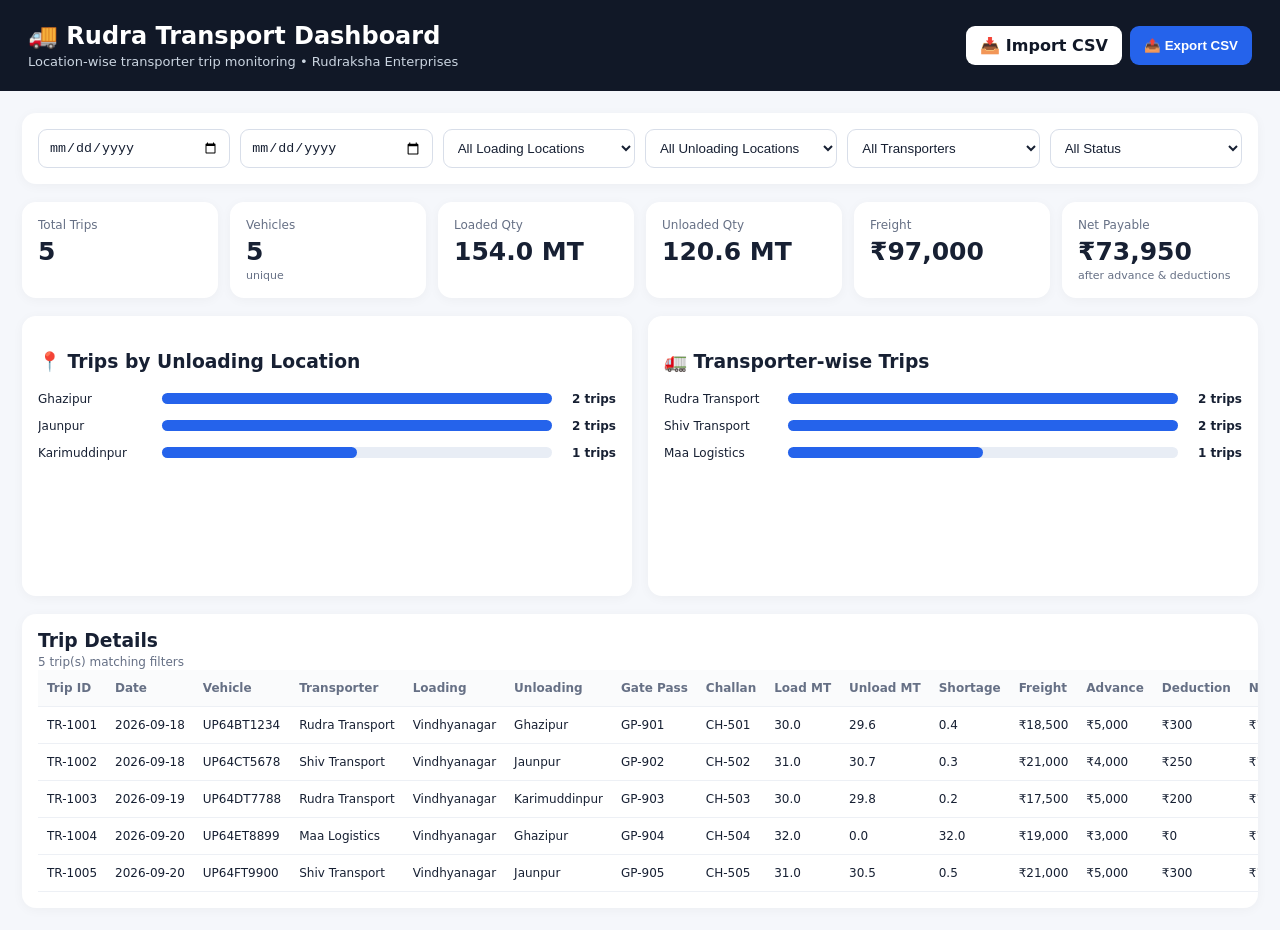
==== index.html @ f7ca51d5 "Create Rudra transporter dashboard" ====
<!doctype html>
<html lang="en">
<head>
<meta charset="UTF-8"><meta name="viewport" content="width=device-width,initial-scale=1">
<title>Rudra Transport Dashboard</title>
<style>
*{box-sizing:border-box}body{margin:0;font-family:Inter,system-ui,-apple-system,Segoe UI,sans-serif;background:#f5f7fb;color:#172033}
header{background:#111827;color:#fff;padding:22px 28px;display:flex;justify-content:space-between;align-items:center;gap:16px}header h1{margin:0;font-size:24px}header p{margin:4px 0 0;color:#cbd5e1;font-size:13px}.actions{display:flex;gap:8px;flex-wrap:wrap}
button,.file{border:0;border-radius:9px;padding:10px 14px;font-weight:700;cursor:pointer;background:#fff;color:#111827}.primary{background:#2563eb;color:#fff}.file input{display:none}
main{max-width:1500px;margin:auto;padding:22px}.filters{background:#fff;padding:16px;border-radius:14px;box-shadow:0 2px 12px #0000000a;display:grid;grid-template-columns:repeat(6,1fr);gap:10px;margin-bottom:18px}
select,input{width:100%;padding:10px;border:1px solid #d8dee9;border-radius:9px;background:#fff;color:#172033}
.kpis{display:grid;grid-template-columns:repeat(6,1fr);gap:12px;margin-bottom:18px}.card{background:#fff;border-radius:14px;padding:16px;box-shadow:0 2px 12px #0000000a}.label{font-size:12px;color:#667085}.value{font-size:25px;font-weight:800;margin-top:5px}.sub{font-size:11px;color:#667085;margin-top:3px}
.grid{display:grid;grid-template-columns:1fr 1fr;gap:16px;margin-bottom:18px}.chart{min-height:280px}.bar{display:flex;align-items:center;gap:9px;margin:13px 0}.bar span:first-child{width:115px;font-size:12px;white-space:nowrap;overflow:hidden;text-overflow:ellipsis}.track{height:11px;background:#e8edf5;border-radius:10px;flex:1}.fill{height:100%;background:#2563eb;border-radius:10px}.bar b{font-size:12px;width:55px;text-align:right}
.tablebox{background:#fff;border-radius:14px;padding:16px;box-shadow:0 2px 12px #0000000a;overflow:auto}table{width:100%;border-collapse:collapse;min-width:1200px}th,td{text-align:left;padding:11px 9px;border-bottom:1px solid #edf0f5;font-size:12px;white-space:nowrap}th{color:#667085;background:#fafbfc}.badge{padding:5px 8px;border-radius:999px;font-weight:700;font-size:11px}.completed{background:#dcfce7;color:#166534}.pending{background:#fef3c7;color:#92400e}.transit{background:#dbeafe;color:#1d4ed8}
.empty{text-align:center;padding:35px;color:#667085}.muted{color:#667085;font-size:12px}
@media(max-width:1000px){.filters{grid-template-columns:repeat(3,1fr)}.kpis{grid-template-columns:repeat(3,1fr)}}@media(max-width:650px){header{padding:18px;align-items:flex-start;flex-direction:column}main{padding:12px}.filters{grid-template-columns:1fr 1fr}.kpis{grid-template-columns:1fr 1fr}.grid{grid-template-columns:1fr}}
</style></head>
<body>
<header><div><h1>🚚 Rudra Transport Dashboard</h1><p>Location-wise transporter trip monitoring • Rudraksha Enterprises</p></div>
<div class="actions"><label class="file">📥 Import CSV<input id="csv" type="file" accept=".csv"></label><button class="primary" onclick="downloadCSV()">📤 Export CSV</button></div></header>
<main>
<section class="filters">
<input id="from" type="date"><input id="to" type="date">
<select id="load"><option value="">All Loading Locations</option></select>
<select id="unload"><option value="">All Unloading Locations</option></select>
<select id="trans"><option value="">All Transporters</option></select>
<select id="status"><option value="">All Status</option><option>Completed</option><option>In Transit</option><option>Pending</option></select>
</section>
<section class="kpis" id="kpis"></section>
<section class="grid"><div class="card chart"><h3>📍 Trips by Unloading Location</h3><div id="locationChart"></div></div><div class="card chart"><h3>🚛 Transporter-wise Trips</h3><div id="transChart"></div></div></section>
<section class="tablebox"><div style="display:flex;justify-content:space-between;align-items:center;gap:10px"><div><h3 style="margin:0">Trip Details</h3><span class="muted" id="count"></span></div></div>
<table><thead><tr><th>Trip ID</th><th>Date</th><th>Vehicle</th><th>Transporter</th><th>Loading</th><th>Unloading</th><th>Gate Pass</th><th>Challan</th><th>Load MT</th><th>Unload MT</th><th>Shortage</th><th>Freight</th><th>Advance</th><th>Deduction</th><th>Net Payable</th><th>Status</th></tr></thead><tbody id="rows"></tbody></table></section>
</main>
<script>
let trips=[
{tripId:"TR-1001",date:"2026-09-18",vehicleNo:"UP64BT1234",transporter:"Rudra Transport",loadingLocation:"Vindhyanagar",unloadingLocation:"Ghazipur",gatePassNo:"GP-901",challanNo:"CH-501",loadingQty:30,unloadingQty:29.6,freight:18500,cashAdvance:3000,bankAdvance:2000,deductions:300,status:"Completed"},
{tripId:"TR-1002",date:"2026-09-18",vehicleNo:"UP64CT5678",transporter:"Shiv Transport",loadingLocation:"Vindhyanagar",unloadingLocation:"Jaunpur",gatePassNo:"GP-902",challanNo:"CH-502",loadingQty:31,unloadingQty:30.7,freight:21000,cashAdvance:4000,bankAdvance:0,deductions:250,status:"In Transit"},
{tripId:"TR-1003",date:"2026-09-19",vehicleNo:"UP64DT7788",transporter:"Rudra Transport",loadingLocation:"Vindhyanagar",unloadingLocation:"Karimuddinpur",gatePassNo:"GP-903",challanNo:"CH-503",loadingQty:30,unloadingQty:29.8,freight:17500,cashAdvance:2500,bankAdvance:2500,deductions:200,status:"Completed"},
{tripId:"TR-1004",date:"2026-09-20",vehicleNo:"UP64ET8899",transporter:"Maa Logistics",loadingLocation:"Vindhyanagar",unloadingLocation:"Ghazipur",gatePassNo:"GP-904",challanNo:"CH-504",loadingQty:32,unloadingQty:0,freight:19000,cashAdvance:2000,bankAdvance:1000,deductions:0,status:"Pending"},
{tripId:"TR-1005",date:"2026-09-20",vehicleNo:"UP64FT9900",transporter:"Shiv Transport",loadingLocation:"Vindhyanagar",unloadingLocation:"Jaunpur",gatePassNo:"GP-905",challanNo:"CH-505",loadingQty:31,unloadingQty:30.5,freight:21000,cashAdvance:3500,bankAdvance:1500,deductions:300,status:"Completed"}];
const money=n=>"₹"+Math.round(n).toLocaleString("en-IN");
function opts(id,key,all){let s=document.getElementById(id),v=s.value;let vals=[...new Set(trips.map(x=>x[key]).filter(Boolean))].sort();s.innerHTML='<option value="">All '+all+'</option>'+vals.map(x=>'<option>'+x+'</option>').join('');s.value=v}
function filtered(){let f=document.getElementById("from").value,t=document.getElementById("to").value,l=document.getElementById("load").value,u=document.getElementById("unload").value,tr=document.getElementById("trans").value,st=document.getElementById("status").value;return trips.filter(x=>(!f||x.date>=f)&&(!t||x.date<=t)&&(!l||x.loadingLocation==l)&&(!u||x.unloadingLocation==u)&&(!tr||x.transporter==tr)&&(!st||x.status==st))}
function render(){let a=filtered(),qty=a.reduce((s,x)=>s+x.loadingQty,0),uq=a.reduce((s,x)=>s+x.unloadingQty,0),fre=a.reduce((s,x)=>s+x.freight,0),adv=a.reduce((s,x)=>s+x.cashAdvance+x.bankAdvance,0),ded=a.reduce((s,x)=>s+x.deductions,0),vehicles=new Set(a.map(x=>x.vehicleNo)).size;
document.getElementById("kpis").innerHTML=[["Total Trips",a.length,""],["Vehicles",vehicles,"unique"],["Loaded Qty",qty.toFixed(1)+" MT",""],["Unloaded Qty",uq.toFixed(1)+" MT",""],["Freight",money(fre),""],["Net Payable",money(fre-adv-ded),"after advance & deductions"]].map(x=>'<div class="card"><div class="label">'+x[0]+'</div><div class="value">'+x[1]+'</div><div class="sub">'+x[2]+'</div></div>').join("");
bars("locationChart",a,"unloadingLocation");bars("transChart",a,"transporter");
document.getElementById("count").textContent=a.length+" trip(s) matching filters";
document.getElementById("rows").innerHTML=a.length?a.map(x=>{let sh=x.loadingQty-x.unloadingQty,ad=x.cashAdvance+x.bankAdvance;return '<tr><td>'+x.tripId+'</td><td>'+x.date+'</td><td>'+x.vehicleNo+'</td><td>'+x.transporter+'</td><td>'+x.loadingLocation+'</td><td>'+x.unloadingLocation+'</td><td>'+x.gatePassNo+'</td><td>'+x.challanNo+'</td><td>'+x.loadingQty.toFixed(1)+'</td><td>'+x.unloadingQty.toFixed(1)+'</td><td>'+sh.toFixed(1)+'</td><td>'+money(x.freight)+'</td><td>'+money(ad)+'</td><td>'+money(x.deductions)+'</td><td>'+money(x.freight-ad-x.deductions)+'</td><td><span class="badge '+x.status.toLowerCase().replace(" ","-")+'">'+x.status+'</span></td></tr>'}).join(""):'<tr><td colspan="16" class="empty">No trips found for the selected filters.</td></tr>'}
function bars(id,a,key){let m={};a.forEach(x=>m[x[key]]=(m[x[key]]||0)+1);let max=Math.max(1,...Object.values(m));document.getElementById(id).innerHTML=Object.entries(m).sort((a,b)=>b[1]-a[1]).map(([k,v])=>'<div class="bar"><span title="'+k+'">'+k+'</span><div class="track"><div class="fill" style="width:'+v/max*100+'%"></div></div><b>'+v+' trips</b></div>').join("")||'<div class="empty">No data</div>'}
["load","unload","trans","status","from","to"].forEach(id=>document.getElementById(id).addEventListener("change",render));
opts("load","loadingLocation","Loading Locations");opts("unload","unloadingLocation","Unloading Locations");opts("trans","transporter","Transporters");render();
document.getElementById("csv").addEventListener("change",e=>{let file=e.target.files[0];if(!file)return;let r=new FileReader();r.onload=()=>{let lines=r.result.trim().split(/\r?\n/),h=lines.shift().split(",");trips=lines.map(line=>{let c=line.split(",");let o={};h.forEach((k,i)=>o[k.trim()]=c[i]?.trim()||"");["loadingQty","unloadingQty","freight","cashAdvance","bankAdvance","deductions"].forEach(k=>o[k]=Number(o[k]||0));return o});opts("load","loadingLocation","Loading Locations");opts("unload","unloadingLocation","Unloading Locations");opts("trans","transporter","Transporters");render()};r.readAsText(file)});
function downloadCSV(){let a=filtered(),h=["tripId","date","vehicleNo","transporter","loadingLocation","unloadingLocation","gatePassNo","challanNo","loadingQty","unloadingQty","freight","cashAdvance","bankAdvance","deductions","status"];let csv=[h.join(","),...a.map(x=>h.map(k=>x[k]??"").join(","))].join("\n");let b=new Blob([csv],{type:"text/csv"}),u=URL.createObjectURL(b),aEl=document.createElement("a");aEl.href=u;aEl.download="rudra-trip-report.csv";aEl.click();URL.revokeObjectURL(u)}
</script></body></html>
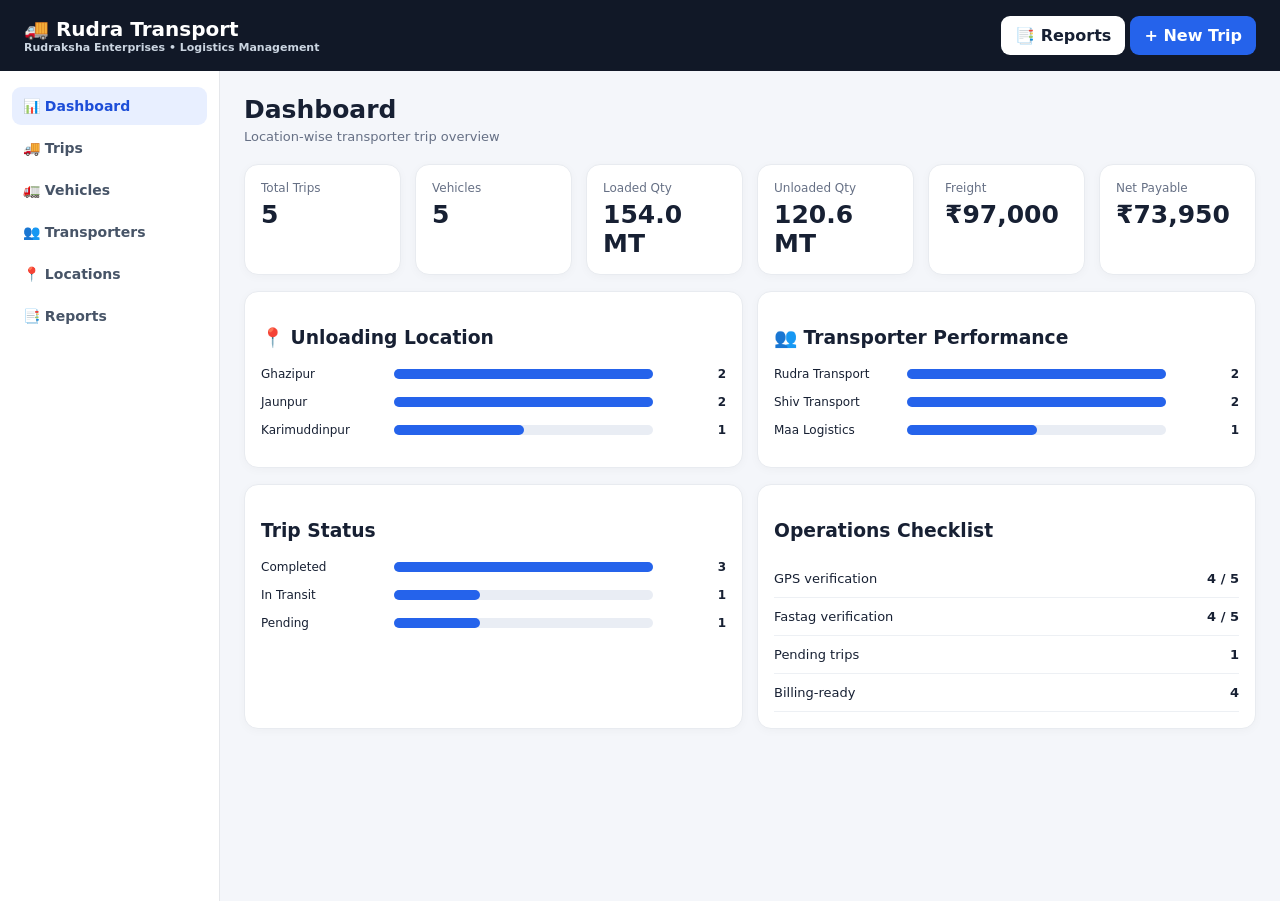
==== commit 95f9a03a: "Build stage 2 multi-page dashboard" ====
--- a/index.html
+++ b/index.html
@@ -1,54 +1 @@
-<!doctype html>
-<html lang="en">
-<head>
-<meta charset="UTF-8"><meta name="viewport" content="width=device-width,initial-scale=1">
-<title>Rudra Transport Dashboard</title>
-<style>
-*{box-sizing:border-box}body{margin:0;font-family:Inter,system-ui,-apple-system,Segoe UI,sans-serif;background:#f5f7fb;color:#172033}
-header{background:#111827;color:#fff;padding:22px 28px;display:flex;justify-content:space-between;align-items:center;gap:16px}header h1{margin:0;font-size:24px}header p{margin:4px 0 0;color:#cbd5e1;font-size:13px}.actions{display:flex;gap:8px;flex-wrap:wrap}
-button,.file{border:0;border-radius:9px;padding:10px 14px;font-weight:700;cursor:pointer;background:#fff;color:#111827}.primary{background:#2563eb;color:#fff}.file input{display:none}
-main{max-width:1500px;margin:auto;padding:22px}.filters{background:#fff;padding:16px;border-radius:14px;box-shadow:0 2px 12px #0000000a;display:grid;grid-template-columns:repeat(6,1fr);gap:10px;margin-bottom:18px}
-select,input{width:100%;padding:10px;border:1px solid #d8dee9;border-radius:9px;background:#fff;color:#172033}
-.kpis{display:grid;grid-template-columns:repeat(6,1fr);gap:12px;margin-bottom:18px}.card{background:#fff;border-radius:14px;padding:16px;box-shadow:0 2px 12px #0000000a}.label{font-size:12px;color:#667085}.value{font-size:25px;font-weight:800;margin-top:5px}.sub{font-size:11px;color:#667085;margin-top:3px}
-.grid{display:grid;grid-template-columns:1fr 1fr;gap:16px;margin-bottom:18px}.chart{min-height:280px}.bar{display:flex;align-items:center;gap:9px;margin:13px 0}.bar span:first-child{width:115px;font-size:12px;white-space:nowrap;overflow:hidden;text-overflow:ellipsis}.track{height:11px;background:#e8edf5;border-radius:10px;flex:1}.fill{height:100%;background:#2563eb;border-radius:10px}.bar b{font-size:12px;width:55px;text-align:right}
-.tablebox{background:#fff;border-radius:14px;padding:16px;box-shadow:0 2px 12px #0000000a;overflow:auto}table{width:100%;border-collapse:collapse;min-width:1200px}th,td{text-align:left;padding:11px 9px;border-bottom:1px solid #edf0f5;font-size:12px;white-space:nowrap}th{color:#667085;background:#fafbfc}.badge{padding:5px 8px;border-radius:999px;font-weight:700;font-size:11px}.completed{background:#dcfce7;color:#166534}.pending{background:#fef3c7;color:#92400e}.transit{background:#dbeafe;color:#1d4ed8}
-.empty{text-align:center;padding:35px;color:#667085}.muted{color:#667085;font-size:12px}
-@media(max-width:1000px){.filters{grid-template-columns:repeat(3,1fr)}.kpis{grid-template-columns:repeat(3,1fr)}}@media(max-width:650px){header{padding:18px;align-items:flex-start;flex-direction:column}main{padding:12px}.filters{grid-template-columns:1fr 1fr}.kpis{grid-template-columns:1fr 1fr}.grid{grid-template-columns:1fr}}
-</style></head>
-<body>
-<header><div><h1>🚚 Rudra Transport Dashboard</h1><p>Location-wise transporter trip monitoring • Rudraksha Enterprises</p></div>
-<div class="actions"><label class="file">📥 Import CSV<input id="csv" type="file" accept=".csv"></label><button class="primary" onclick="downloadCSV()">📤 Export CSV</button></div></header>
-<main>
-<section class="filters">
-<input id="from" type="date"><input id="to" type="date">
-<select id="load"><option value="">All Loading Locations</option></select>
-<select id="unload"><option value="">All Unloading Locations</option></select>
-<select id="trans"><option value="">All Transporters</option></select>
-<select id="status"><option value="">All Status</option><option>Completed</option><option>In Transit</option><option>Pending</option></select>
-</section>
-<section class="kpis" id="kpis"></section>
-<section class="grid"><div class="card chart"><h3>📍 Trips by Unloading Location</h3><div id="locationChart"></div></div><div class="card chart"><h3>🚛 Transporter-wise Trips</h3><div id="transChart"></div></div></section>
-<section class="tablebox"><div style="display:flex;justify-content:space-between;align-items:center;gap:10px"><div><h3 style="margin:0">Trip Details</h3><span class="muted" id="count"></span></div></div>
-<table><thead><tr><th>Trip ID</th><th>Date</th><th>Vehicle</th><th>Transporter</th><th>Loading</th><th>Unloading</th><th>Gate Pass</th><th>Challan</th><th>Load MT</th><th>Unload MT</th><th>Shortage</th><th>Freight</th><th>Advance</th><th>Deduction</th><th>Net Payable</th><th>Status</th></tr></thead><tbody id="rows"></tbody></table></section>
-</main>
-<script>
-let trips=[
-{tripId:"TR-1001",date:"2026-09-18",vehicleNo:"UP64BT1234",transporter:"Rudra Transport",loadingLocation:"Vindhyanagar",unloadingLocation:"Ghazipur",gatePassNo:"GP-901",challanNo:"CH-501",loadingQty:30,unloadingQty:29.6,freight:18500,cashAdvance:3000,bankAdvance:2000,deductions:300,status:"Completed"},
-{tripId:"TR-1002",date:"2026-09-18",vehicleNo:"UP64CT5678",transporter:"Shiv Transport",loadingLocation:"Vindhyanagar",unloadingLocation:"Jaunpur",gatePassNo:"GP-902",challanNo:"CH-502",loadingQty:31,unloadingQty:30.7,freight:21000,cashAdvance:4000,bankAdvance:0,deductions:250,status:"In Transit"},
-{tripId:"TR-1003",date:"2026-09-19",vehicleNo:"UP64DT7788",transporter:"Rudra Transport",loadingLocation:"Vindhyanagar",unloadingLocation:"Karimuddinpur",gatePassNo:"GP-903",challanNo:"CH-503",loadingQty:30,unloadingQty:29.8,freight:17500,cashAdvance:2500,bankAdvance:2500,deductions:200,status:"Completed"},
-{tripId:"TR-1004",date:"2026-09-20",vehicleNo:"UP64ET8899",transporter:"Maa Logistics",loadingLocation:"Vindhyanagar",unloadingLocation:"Ghazipur",gatePassNo:"GP-904",challanNo:"CH-504",loadingQty:32,unloadingQty:0,freight:19000,cashAdvance:2000,bankAdvance:1000,deductions:0,status:"Pending"},
-{tripId:"TR-1005",date:"2026-09-20",vehicleNo:"UP64FT9900",transporter:"Shiv Transport",loadingLocation:"Vindhyanagar",unloadingLocation:"Jaunpur",gatePassNo:"GP-905",challanNo:"CH-505",loadingQty:31,unloadingQty:30.5,freight:21000,cashAdvance:3500,bankAdvance:1500,deductions:300,status:"Completed"}];
-const money=n=>"₹"+Math.round(n).toLocaleString("en-IN");
-function opts(id,key,all){let s=document.getElementById(id),v=s.value;let vals=[...new Set(trips.map(x=>x[key]).filter(Boolean))].sort();s.innerHTML='<option value="">All '+all+'</option>'+vals.map(x=>'<option>'+x+'</option>').join('');s.value=v}
-function filtered(){let f=document.getElementById("from").value,t=document.getElementById("to").value,l=document.getElementById("load").value,u=document.getElementById("unload").value,tr=document.getElementById("trans").value,st=document.getElementById("status").value;return trips.filter(x=>(!f||x.date>=f)&&(!t||x.date<=t)&&(!l||x.loadingLocation==l)&&(!u||x.unloadingLocation==u)&&(!tr||x.transporter==tr)&&(!st||x.status==st))}
-function render(){let a=filtered(),qty=a.reduce((s,x)=>s+x.loadingQty,0),uq=a.reduce((s,x)=>s+x.unloadingQty,0),fre=a.reduce((s,x)=>s+x.freight,0),adv=a.reduce((s,x)=>s+x.cashAdvance+x.bankAdvance,0),ded=a.reduce((s,x)=>s+x.deductions,0),vehicles=new Set(a.map(x=>x.vehicleNo)).size;
-document.getElementById("kpis").innerHTML=[["Total Trips",a.length,""],["Vehicles",vehicles,"unique"],["Loaded Qty",qty.toFixed(1)+" MT",""],["Unloaded Qty",uq.toFixed(1)+" MT",""],["Freight",money(fre),""],["Net Payable",money(fre-adv-ded),"after advance & deductions"]].map(x=>'<div class="card"><div class="label">'+x[0]+'</div><div class="value">'+x[1]+'</div><div class="sub">'+x[2]+'</div></div>').join("");
-bars("locationChart",a,"unloadingLocation");bars("transChart",a,"transporter");
-document.getElementById("count").textContent=a.length+" trip(s) matching filters";
-document.getElementById("rows").innerHTML=a.length?a.map(x=>{let sh=x.loadingQty-x.unloadingQty,ad=x.cashAdvance+x.bankAdvance;return '<tr><td>'+x.tripId+'</td><td>'+x.date+'</td><td>'+x.vehicleNo+'</td><td>'+x.transporter+'</td><td>'+x.loadingLocation+'</td><td>'+x.unloadingLocation+'</td><td>'+x.gatePassNo+'</td><td>'+x.challanNo+'</td><td>'+x.loadingQty.toFixed(1)+'</td><td>'+x.unloadingQty.toFixed(1)+'</td><td>'+sh.toFixed(1)+'</td><td>'+money(x.freight)+'</td><td>'+money(ad)+'</td><td>'+money(x.deductions)+'</td><td>'+money(x.freight-ad-x.deductions)+'</td><td><span class="badge '+x.status.toLowerCase().replace(" ","-")+'">'+x.status+'</span></td></tr>'}).join(""):'<tr><td colspan="16" class="empty">No trips found for the selected filters.</td></tr>'}
-function bars(id,a,key){let m={};a.forEach(x=>m[x[key]]=(m[x[key]]||0)+1);let max=Math.max(1,...Object.values(m));document.getElementById(id).innerHTML=Object.entries(m).sort((a,b)=>b[1]-a[1]).map(([k,v])=>'<div class="bar"><span title="'+k+'">'+k+'</span><div class="track"><div class="fill" style="width:'+v/max*100+'%"></div></div><b>'+v+' trips</b></div>').join("")||'<div class="empty">No data</div>'}
-["load","unload","trans","status","from","to"].forEach(id=>document.getElementById(id).addEventListener("change",render));
-opts("load","loadingLocation","Loading Locations");opts("unload","unloadingLocation","Unloading Locations");opts("trans","transporter","Transporters");render();
-document.getElementById("csv").addEventListener("change",e=>{let file=e.target.files[0];if(!file)return;let r=new FileReader();r.onload=()=>{let lines=r.result.trim().split(/\r?\n/),h=lines.shift().split(",");trips=lines.map(line=>{let c=line.split(",");let o={};h.forEach((k,i)=>o[k.trim()]=c[i]?.trim()||"");["loadingQty","unloadingQty","freight","cashAdvance","bankAdvance","deductions"].forEach(k=>o[k]=Number(o[k]||0));return o});opts("load","loadingLocation","Loading Locations");opts("unload","unloadingLocation","Unloading Locations");opts("trans","transporter","Transporters");render()};r.readAsText(file)});
-function downloadCSV(){let a=filtered(),h=["tripId","date","vehicleNo","transporter","loadingLocation","unloadingLocation","gatePassNo","challanNo","loadingQty","unloadingQty","freight","cashAdvance","bankAdvance","deductions","status"];let csv=[h.join(","),...a.map(x=>h.map(k=>x[k]??"").join(","))].join("\n");let b=new Blob([csv],{type:"text/csv"}),u=URL.createObjectURL(b),aEl=document.createElement("a");aEl.href=u;aEl.download="rudra-trip-report.csv";aEl.click();URL.revokeObjectURL(u)}
-</script></body></html>+<!doctype html><html><head><meta charset='UTF-8'><meta name='viewport' content='width=device-width,initial-scale=1'><title>Dashboard | Rudra</title><link rel='stylesheet' href='style.css'></head><body><header class='top'><div class='brand'>🚚 Rudra Transport<small>Rudraksha Enterprises • Logistics Management</small></div><div><a class='btn' href='reports.html'>📑 Reports</a> <a class='btn primary' href='trips.html'>+ New Trip</a></div></header><div class='layout'><nav><a class='nav active' href='index.html'>📊 Dashboard</a><a class='nav ' href='trips.html'>🚚 Trips</a><a class='nav ' href='vehicles.html'>🚛 Vehicles</a><a class='nav ' href='transporters.html'>👥 Transporters</a><a class='nav ' href='locations.html'>📍 Locations</a><a class='nav ' href='reports.html'>📑 Reports</a></nav><main><h1 class='title'>Dashboard</h1><p class='subtitle'>Location-wise transporter trip overview</p><div class='grid g6' id='kpi'></div><div class='grid g2' style='margin-top:16px'><div class='card'><h3>📍 Unloading Location</h3><div id='loc'></div></div><div class='card'><h3>👥 Transporter Performance</h3><div id='tr'></div></div></div><div class='grid g2' style='margin-top:16px'><div class='card'><h3>Trip Status</h3><div id='status'></div></div><div class='card'><h3>Operations Checklist</h3><div class='statrow'><span>GPS verification</span><b>4 / 5</b></div><div class='statrow'><span>Fastag verification</span><b>4 / 5</b></div><div class='statrow'><span>Pending trips</span><b>1</b></div><div class='statrow'><span>Billing-ready</span><b>4</b></div></div></div></main></div><script>const trips=[{tripId:'TR-1001',date:'2026-09-18',vehicleNo:'UP64BT1234',transporter:'Rudra Transport',loadingLocation:'Vindhyanagar',unloadingLocation:'Ghazipur',gatePassNo:'GP-901',challanNo:'CH-501',loadingQty:30,unloadingQty:29.6,freight:18500,cashAdvance:3000,bankAdvance:2000,deductions:300,hsdSlipNo:'HSD-701',gps:'Verified',fastag:'Verified',status:'Completed'},{tripId:'TR-1002',date:'2026-09-18',vehicleNo:'UP64CT5678',transporter:'Shiv Transport',loadingLocation:'Vindhyanagar',unloadingLocation:'Jaunpur',gatePassNo:'GP-902',challanNo:'CH-502',loadingQty:31,unloadingQty:30.7,freight:21000,cashAdvance:4000,bankAdvance:0,deductions:250,hsdSlipNo:'HSD-702',gps:'Verified',fastag:'Verified',status:'In Transit'},{tripId:'TR-1003',date:'2026-09-19',vehicleNo:'UP64DT7788',transporter:'Rudra Transport',loadingLocation:'Vindhyanagar',unloadingLocation:'Karimuddinpur',gatePassNo:'GP-903',challanNo:'CH-503',loadingQty:30,unloadingQty:29.8,freight:17500,cashAdvance:2500,bankAdvance:2500,deductions:200,hsdSlipNo:'HSD-703',gps:'Verified',fastag:'Pending',status:'Completed'},{tripId:'TR-1004',date:'2026-09-20',vehicleNo:'UP64ET8899',transporter:'Maa Logistics',loadingLocation:'Vindhyanagar',unloadingLocation:'Ghazipur',gatePassNo:'GP-904',challanNo:'CH-504',loadingQty:32,unloadingQty:0,freight:19000,cashAdvance:2000,bankAdvance:1000,deductions:0,hsdSlipNo:'HSD-704',gps:'Pending',fastag:'Verified',status:'Pending'},{tripId:'TR-1005',date:'2026-09-20',vehicleNo:'UP64FT9900',transporter:'Shiv Transport',loadingLocation:'Vindhyanagar',unloadingLocation:'Jaunpur',gatePassNo:'GP-905',challanNo:'CH-505',loadingQty:31,unloadingQty:30.5,freight:21000,cashAdvance:3500,bankAdvance:1500,deductions:300,hsdSlipNo:'HSD-705',gps:'Verified',fastag:'Verified',status:'Completed'}];</script><script>let money=n=>'₹'+Math.round(n).toLocaleString('en-IN');let fre=trips.reduce((s,x)=>s+x.freight,0),adv=trips.reduce((s,x)=>s+x.cashAdvance+x.bankAdvance,0),ded=trips.reduce((s,x)=>s+x.deductions,0);document.getElementById('kpi').innerHTML=[['Total Trips',trips.length],['Vehicles',new Set(trips.map(x=>x.vehicleNo)).size],['Loaded Qty',trips.reduce((s,x)=>s+x.loadingQty,0).toFixed(1)+' MT'],['Unloaded Qty',trips.reduce((s,x)=>s+x.unloadingQty,0).toFixed(1)+' MT'],['Freight',money(fre)],['Net Payable',money(fre-adv-ded)]].map(x=>'<div class="card"><div class="label">'+x[0]+'</div><div class="value">'+x[1]+'</div></div>').join('');function bars(id,key){let o={};trips.forEach(x=>o[x[key]]=(o[x[key]]||0)+1);let mx=Math.max(1,...Object.values(o));document.getElementById(id).innerHTML=Object.entries(o).map(x=>'<div class="bar"><span class="name">'+x[0]+'</span><div class="track"><div class="fill" style="width:'+(x[1]/mx*100)+'%"></div></div><b>'+x[1]+'</b></div>').join('')}bars('loc','unloadingLocation');bars('tr','transporter');bars('status','status');</script></body></html>
--- a/style.css
+++ b/style.css
@@ -0,0 +1 @@
+*{box-sizing:border-box}body{margin:0;font-family:Inter,system-ui,sans-serif;background:#f4f6fa;color:#172033}.top{background:#111827;color:#fff;padding:16px 24px;display:flex;align-items:center;justify-content:space-between}.brand{font-weight:800;font-size:20px}.brand small{display:block;font-size:11px;color:#cbd5e1}.layout{display:flex;min-height:calc(100vh - 70px)}nav{width:220px;background:#fff;border-right:1px solid #e5e7eb;padding:12px}.nav{display:block;padding:11px;margin:4px 0;border-radius:9px;color:#475467;text-decoration:none;font-weight:650;font-size:14px}.nav:hover,.nav.active{background:#e8efff;color:#1d4ed8}main{flex:1;padding:24px;max-width:1600px}.title{margin:0;font-size:25px}.subtitle{color:#667085;font-size:13px;margin:5px 0 20px}.btn{border:0;border-radius:9px;padding:10px 14px;font-weight:700;cursor:pointer;background:#fff;color:#172033;text-decoration:none;display:inline-block}.primary{background:#2563eb;color:#fff}.grid{display:grid;gap:14px}.g4{grid-template-columns:repeat(4,1fr)}.g6{grid-template-columns:repeat(6,1fr)}.g2{grid-template-columns:repeat(2,1fr)}.card{background:#fff;border:1px solid #e8ebf0;border-radius:14px;padding:16px;box-shadow:0 2px 10px #00000008}.label{font-size:12px;color:#667085}.value{font-size:25px;font-weight:800;margin-top:5px}.muted{color:#667085;font-size:12px}.filters{display:grid;grid-template-columns:repeat(6,1fr);gap:9px;background:#fff;padding:14px;border-radius:14px;margin-bottom:16px;border:1px solid #e8ebf0}input,select{width:100%;padding:10px;border:1px solid #d7dce5;border-radius:8px;background:#fff}.tablebox{background:#fff;border:1px solid #e8ebf0;border-radius:14px;padding:14px;overflow:auto;margin-top:16px}table{width:100%;border-collapse:collapse;min-width:950px}th,td{text-align:left;padding:10px;border-bottom:1px solid #edf0f4;font-size:12px;white-space:nowrap}th{background:#fafbfc;color:#667085}.badge{padding:5px 8px;border-radius:999px;font-size:11px;font-weight:750}.Completed{background:#dcfce7;color:#166534}.Pending{background:#fef3c7;color:#92400e}.InTransit{background:#dbeafe;color:#1d4ed8}.bar{display:flex;gap:8px;align-items:center;margin:14px 0}.bar .name{width:125px;font-size:12px}.track{height:10px;background:#e9edf4;border-radius:10px;flex:1}.fill{height:100%;background:#2563eb;border-radius:10px}.bar b{width:65px;text-align:right;font-size:12px}.statrow{display:flex;justify-content:space-between;padding:11px 0;border-bottom:1px solid #edf0f4;font-size:13px}@media(max-width:1000px){nav{width:190px}.g6{grid-template-columns:repeat(3,1fr)}.g4{grid-template-columns:repeat(2,1fr)}.filters{grid-template-columns:repeat(3,1fr)}}@media(max-width:650px){.layout{display:block}nav{width:100%;display:flex;overflow:auto}.nav{white-space:nowrap}.top{padding:14px 16px}main{padding:14px}.g2,.g4,.g6{grid-template-columns:1fr 1fr}.filters{grid-template-columns:1fr 1fr}}
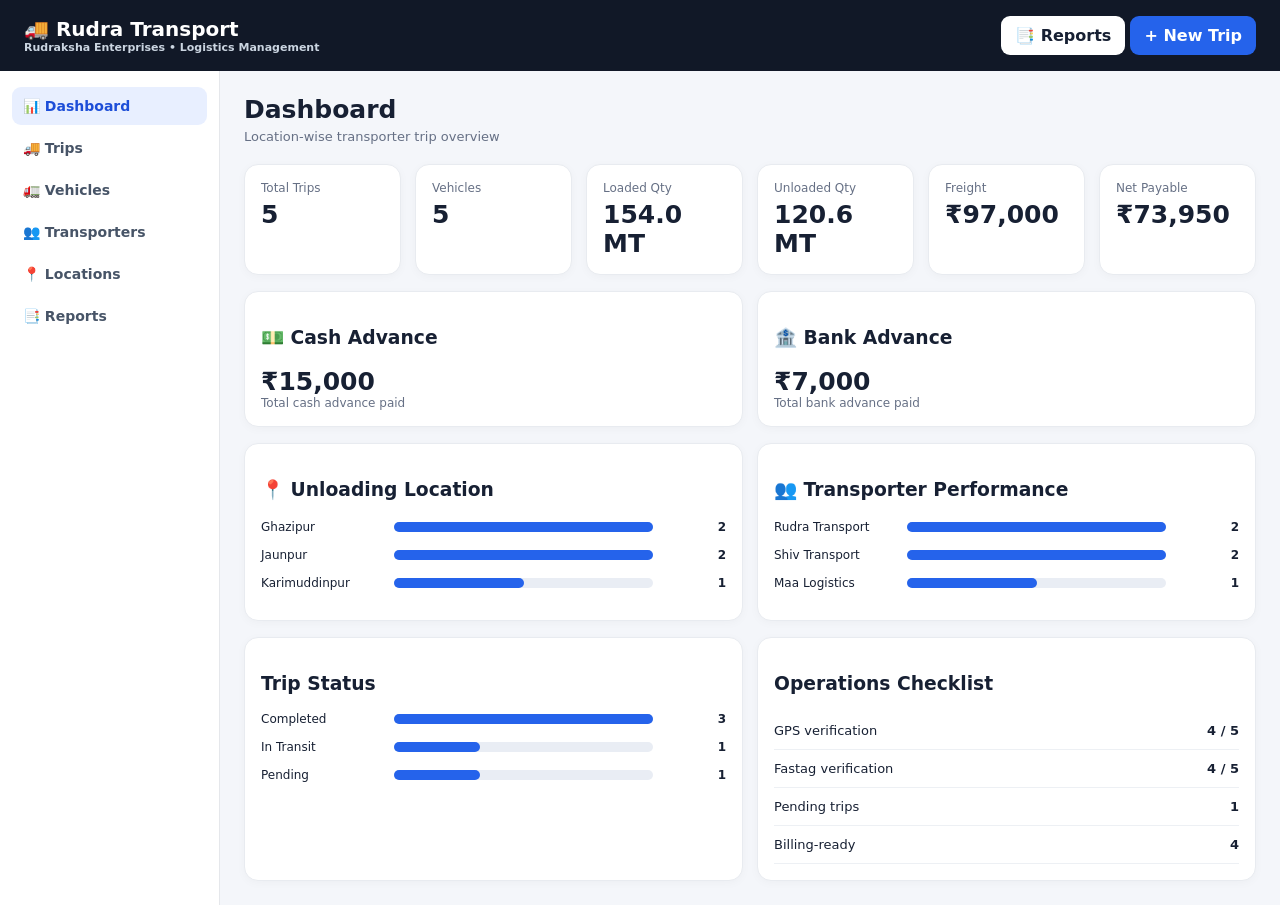
==== commit bff2d9f5: "Add cash and bank advance dashboard components" ====
--- a/index.html
+++ b/index.html
@@ -1 +1 @@
-<!doctype html><html><head><meta charset='UTF-8'><meta name='viewport' content='width=device-width,initial-scale=1'><title>Dashboard | Rudra</title><link rel='stylesheet' href='style.css'></head><body><header class='top'><div class='brand'>🚚 Rudra Transport<small>Rudraksha Enterprises • Logistics Management</small></div><div><a class='btn' href='reports.html'>📑 Reports</a> <a class='btn primary' href='trips.html'>+ New Trip</a></div></header><div class='layout'><nav><a class='nav active' href='index.html'>📊 Dashboard</a><a class='nav ' href='trips.html'>🚚 Trips</a><a class='nav ' href='vehicles.html'>🚛 Vehicles</a><a class='nav ' href='transporters.html'>👥 Transporters</a><a class='nav ' href='locations.html'>📍 Locations</a><a class='nav ' href='reports.html'>📑 Reports</a></nav><main><h1 class='title'>Dashboard</h1><p class='subtitle'>Location-wise transporter trip overview</p><div class='grid g6' id='kpi'></div><div class='grid g2' style='margin-top:16px'><div class='card'><h3>📍 Unloading Location</h3><div id='loc'></div></div><div class='card'><h3>👥 Transporter Performance</h3><div id='tr'></div></div></div><div class='grid g2' style='margin-top:16px'><div class='card'><h3>Trip Status</h3><div id='status'></div></div><div class='card'><h3>Operations Checklist</h3><div class='statrow'><span>GPS verification</span><b>4 / 5</b></div><div class='statrow'><span>Fastag verification</span><b>4 / 5</b></div><div class='statrow'><span>Pending trips</span><b>1</b></div><div class='statrow'><span>Billing-ready</span><b>4</b></div></div></div></main></div><script>const trips=[{tripId:'TR-1001',date:'2026-09-18',vehicleNo:'UP64BT1234',transporter:'Rudra Transport',loadingLocation:'Vindhyanagar',unloadingLocation:'Ghazipur',gatePassNo:'GP-901',challanNo:'CH-501',loadingQty:30,unloadingQty:29.6,freight:18500,cashAdvance:3000,bankAdvance:2000,deductions:300,hsdSlipNo:'HSD-701',gps:'Verified',fastag:'Verified',status:'Completed'},{tripId:'TR-1002',date:'2026-09-18',vehicleNo:'UP64CT5678',transporter:'Shiv Transport',loadingLocation:'Vindhyanagar',unloadingLocation:'Jaunpur',gatePassNo:'GP-902',challanNo:'CH-502',loadingQty:31,unloadingQty:30.7,freight:21000,cashAdvance:4000,bankAdvance:0,deductions:250,hsdSlipNo:'HSD-702',gps:'Verified',fastag:'Verified',status:'In Transit'},{tripId:'TR-1003',date:'2026-09-19',vehicleNo:'UP64DT7788',transporter:'Rudra Transport',loadingLocation:'Vindhyanagar',unloadingLocation:'Karimuddinpur',gatePassNo:'GP-903',challanNo:'CH-503',loadingQty:30,unloadingQty:29.8,freight:17500,cashAdvance:2500,bankAdvance:2500,deductions:200,hsdSlipNo:'HSD-703',gps:'Verified',fastag:'Pending',status:'Completed'},{tripId:'TR-1004',date:'2026-09-20',vehicleNo:'UP64ET8899',transporter:'Maa Logistics',loadingLocation:'Vindhyanagar',unloadingLocation:'Ghazipur',gatePassNo:'GP-904',challanNo:'CH-504',loadingQty:32,unloadingQty:0,freight:19000,cashAdvance:2000,bankAdvance:1000,deductions:0,hsdSlipNo:'HSD-704',gps:'Pending',fastag:'Verified',status:'Pending'},{tripId:'TR-1005',date:'2026-09-20',vehicleNo:'UP64FT9900',transporter:'Shiv Transport',loadingLocation:'Vindhyanagar',unloadingLocation:'Jaunpur',gatePassNo:'GP-905',challanNo:'CH-505',loadingQty:31,unloadingQty:30.5,freight:21000,cashAdvance:3500,bankAdvance:1500,deductions:300,hsdSlipNo:'HSD-705',gps:'Verified',fastag:'Verified',status:'Completed'}];</script><script>let money=n=>'₹'+Math.round(n).toLocaleString('en-IN');let fre=trips.reduce((s,x)=>s+x.freight,0),adv=trips.reduce((s,x)=>s+x.cashAdvance+x.bankAdvance,0),ded=trips.reduce((s,x)=>s+x.deductions,0);document.getElementById('kpi').innerHTML=[['Total Trips',trips.length],['Vehicles',new Set(trips.map(x=>x.vehicleNo)).size],['Loaded Qty',trips.reduce((s,x)=>s+x.loadingQty,0).toFixed(1)+' MT'],['Unloaded Qty',trips.reduce((s,x)=>s+x.unloadingQty,0).toFixed(1)+' MT'],['Freight',money(fre)],['Net Payable',money(fre-adv-ded)]].map(x=>'<div class="card"><div class="label">'+x[0]+'</div><div class="value">'+x[1]+'</div></div>').join('');function bars(id,key){let o={};trips.forEach(x=>o[x[key]]=(o[x[key]]||0)+1);let mx=Math.max(1,...Object.values(o));document.getElementById(id).innerHTML=Object.entries(o).map(x=>'<div class="bar"><span class="name">'+x[0]+'</span><div class="track"><div class="fill" style="width:'+(x[1]/mx*100)+'%"></div></div><b>'+x[1]+'</b></div>').join('')}bars('loc','unloadingLocation');bars('tr','transporter');bars('status','status');</script></body></html>+<!doctype html><html><head><meta charset='UTF-8'><meta name='viewport' content='width=device-width,initial-scale=1'><title>Dashboard | Rudra</title><link rel='stylesheet' href='style.css'></head><body><header class='top'><div class='brand'>🚚 Rudra Transport<small>Rudraksha Enterprises • Logistics Management</small></div><div><a class='btn' href='reports.html'>📑 Reports</a> <a class='btn primary' href='trips.html'>+ New Trip</a></div></header><div class='layout'><nav><a class='nav active' href='index.html'>📊 Dashboard</a><a class='nav ' href='trips.html'>🚚 Trips</a><a class='nav ' href='vehicles.html'>🚛 Vehicles</a><a class='nav ' href='transporters.html'>👥 Transporters</a><a class='nav ' href='locations.html'>📍 Locations</a><a class='nav ' href='reports.html'>📑 Reports</a></nav><main><h1 class='title'>Dashboard</h1><p class='subtitle'>Location-wise transporter trip overview</p><div class='grid g6' id='kpi'></div><div class='grid g2' style='margin-top:16px'><div class='card'><h3>💵 Cash Advance</h3><div class='value' id='cashAdvance'>₹0</div><div class='muted'>Total cash advance paid</div></div><div class='card'><h3>🏦 Bank Advance</h3><div class='value' id='bankAdvance'>₹0</div><div class='muted'>Total bank advance paid</div></div></div><div class='grid g2' style='margin-top:16px'><div class='card'><h3>📍 Unloading Location</h3><div id='loc'></div></div><div class='card'><h3>👥 Transporter Performance</h3><div id='tr'></div></div></div><div class='grid g2' style='margin-top:16px'><div class='card'><h3>Trip Status</h3><div id='status'></div></div><div class='card'><h3>Operations Checklist</h3><div class='statrow'><span>GPS verification</span><b>4 / 5</b></div><div class='statrow'><span>Fastag verification</span><b>4 / 5</b></div><div class='statrow'><span>Pending trips</span><b>1</b></div><div class='statrow'><span>Billing-ready</span><b>4</b></div></div></div></main></div><script>const trips=[{tripId:'TR-1001',date:'2026-09-18',vehicleNo:'UP64BT1234',transporter:'Rudra Transport',loadingLocation:'Vindhyanagar',unloadingLocation:'Ghazipur',gatePassNo:'GP-901',challanNo:'CH-501',loadingQty:30,unloadingQty:29.6,freight:18500,cashAdvance:3000,bankAdvance:2000,deductions:300,hsdSlipNo:'HSD-701',gps:'Verified',fastag:'Verified',status:'Completed'},{tripId:'TR-1002',date:'2026-09-18',vehicleNo:'UP64CT5678',transporter:'Shiv Transport',loadingLocation:'Vindhyanagar',unloadingLocation:'Jaunpur',gatePassNo:'GP-902',challanNo:'CH-502',loadingQty:31,unloadingQty:30.7,freight:21000,cashAdvance:4000,bankAdvance:0,deductions:250,hsdSlipNo:'HSD-702',gps:'Verified',fastag:'Verified',status:'In Transit'},{tripId:'TR-1003',date:'2026-09-19',vehicleNo:'UP64DT7788',transporter:'Rudra Transport',loadingLocation:'Vindhyanagar',unloadingLocation:'Karimuddinpur',gatePassNo:'GP-903',challanNo:'CH-503',loadingQty:30,unloadingQty:29.8,freight:17500,cashAdvance:2500,bankAdvance:2500,deductions:200,hsdSlipNo:'HSD-703',gps:'Verified',fastag:'Pending',status:'Completed'},{tripId:'TR-1004',date:'2026-09-20',vehicleNo:'UP64ET8899',transporter:'Maa Logistics',loadingLocation:'Vindhyanagar',unloadingLocation:'Ghazipur',gatePassNo:'GP-904',challanNo:'CH-504',loadingQty:32,unloadingQty:0,freight:19000,cashAdvance:2000,bankAdvance:1000,deductions:0,hsdSlipNo:'HSD-704',gps:'Pending',fastag:'Verified',status:'Pending'},{tripId:'TR-1005',date:'2026-09-20',vehicleNo:'UP64FT9900',transporter:'Shiv Transport',loadingLocation:'Vindhyanagar',unloadingLocation:'Jaunpur',gatePassNo:'GP-905',challanNo:'CH-505',loadingQty:31,unloadingQty:30.5,freight:21000,cashAdvance:3500,bankAdvance:1500,deductions:300,hsdSlipNo:'HSD-705',gps:'Verified',fastag:'Verified',status:'Completed'}];</script><script>let money=n=>'₹'+Math.round(n).toLocaleString('en-IN');let fre=trips.reduce((s,x)=>s+x.freight,0),cash=trips.reduce((s,x)=>s+x.cashAdvance,0),bank=trips.reduce((s,x)=>s+x.bankAdvance,0),adv=cash+bank,ded=trips.reduce((s,x)=>s+x.deductions,0);document.getElementById('cashAdvance').textContent=money(cash);document.getElementById('bankAdvance').textContent=money(bank);document.getElementById('kpi').innerHTML=[['Total Trips',trips.length],['Vehicles',new Set(trips.map(x=>x.vehicleNo)).size],['Loaded Qty',trips.reduce((s,x)=>s+x.loadingQty,0).toFixed(1)+' MT'],['Unloaded Qty',trips.reduce((s,x)=>s+x.unloadingQty,0).toFixed(1)+' MT'],['Freight',money(fre)],['Net Payable',money(fre-adv-ded)]].map(x=>'<div class="card"><div class="label">'+x[0]+'</div><div class="value">'+x[1]+'</div></div>').join('');function bars(id,key){let o={};trips.forEach(x=>o[x[key]]=(o[x[key]]||0)+1);let mx=Math.max(1,...Object.values(o));document.getElementById(id).innerHTML=Object.entries(o).map(x=>'<div class="bar"><span class="name">'+x[0]+'</span><div class="track"><div class="fill" style="width:'+(x[1]/mx*100)+'%"></div></div><b>'+x[1]+'</b></div>').join('')}bars('loc','unloadingLocation');bars('tr','transporter');bars('status','status');</script></body></html>
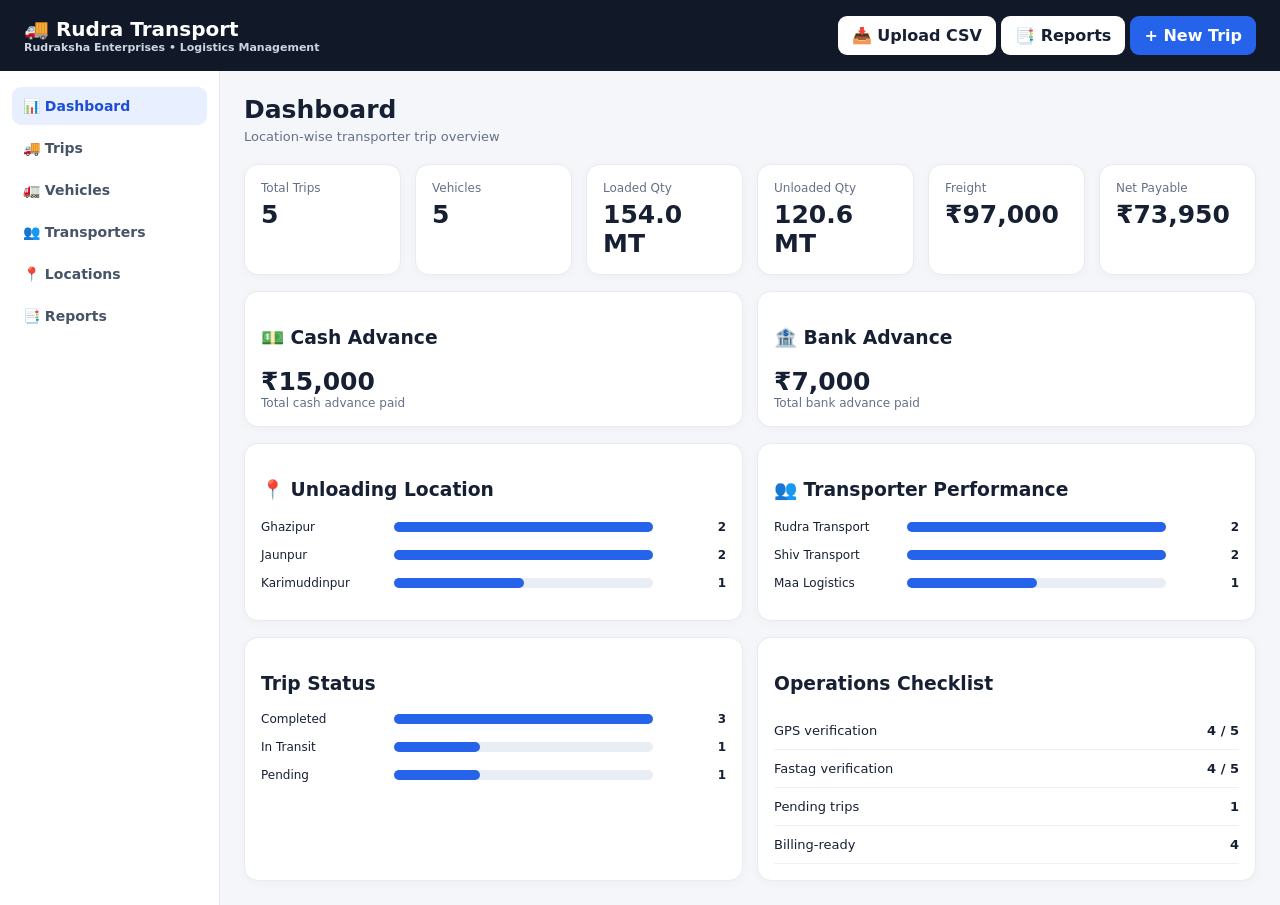
==== commit 6c8a5820: "Connect dashboard to uploaded CSV data" ====
--- a/index.html
+++ b/index.html
@@ -1 +1 @@
-<!doctype html><html><head><meta charset='UTF-8'><meta name='viewport' content='width=device-width,initial-scale=1'><title>Dashboard | Rudra</title><link rel='stylesheet' href='style.css'></head><body><header class='top'><div class='brand'>🚚 Rudra Transport<small>Rudraksha Enterprises • Logistics Management</small></div><div><a class='btn' href='reports.html'>📑 Reports</a> <a class='btn primary' href='trips.html'>+ New Trip</a></div></header><div class='layout'><nav><a class='nav active' href='index.html'>📊 Dashboard</a><a class='nav ' href='trips.html'>🚚 Trips</a><a class='nav ' href='vehicles.html'>🚛 Vehicles</a><a class='nav ' href='transporters.html'>👥 Transporters</a><a class='nav ' href='locations.html'>📍 Locations</a><a class='nav ' href='reports.html'>📑 Reports</a></nav><main><h1 class='title'>Dashboard</h1><p class='subtitle'>Location-wise transporter trip overview</p><div class='grid g6' id='kpi'></div><div class='grid g2' style='margin-top:16px'><div class='card'><h3>💵 Cash Advance</h3><div class='value' id='cashAdvance'>₹0</div><div class='muted'>Total cash advance paid</div></div><div class='card'><h3>🏦 Bank Advance</h3><div class='value' id='bankAdvance'>₹0</div><div class='muted'>Total bank advance paid</div></div></div><div class='grid g2' style='margin-top:16px'><div class='card'><h3>📍 Unloading Location</h3><div id='loc'></div></div><div class='card'><h3>👥 Transporter Performance</h3><div id='tr'></div></div></div><div class='grid g2' style='margin-top:16px'><div class='card'><h3>Trip Status</h3><div id='status'></div></div><div class='card'><h3>Operations Checklist</h3><div class='statrow'><span>GPS verification</span><b>4 / 5</b></div><div class='statrow'><span>Fastag verification</span><b>4 / 5</b></div><div class='statrow'><span>Pending trips</span><b>1</b></div><div class='statrow'><span>Billing-ready</span><b>4</b></div></div></div></main></div><script>const trips=[{tripId:'TR-1001',date:'2026-09-18',vehicleNo:'UP64BT1234',transporter:'Rudra Transport',loadingLocation:'Vindhyanagar',unloadingLocation:'Ghazipur',gatePassNo:'GP-901',challanNo:'CH-501',loadingQty:30,unloadingQty:29.6,freight:18500,cashAdvance:3000,bankAdvance:2000,deductions:300,hsdSlipNo:'HSD-701',gps:'Verified',fastag:'Verified',status:'Completed'},{tripId:'TR-1002',date:'2026-09-18',vehicleNo:'UP64CT5678',transporter:'Shiv Transport',loadingLocation:'Vindhyanagar',unloadingLocation:'Jaunpur',gatePassNo:'GP-902',challanNo:'CH-502',loadingQty:31,unloadingQty:30.7,freight:21000,cashAdvance:4000,bankAdvance:0,deductions:250,hsdSlipNo:'HSD-702',gps:'Verified',fastag:'Verified',status:'In Transit'},{tripId:'TR-1003',date:'2026-09-19',vehicleNo:'UP64DT7788',transporter:'Rudra Transport',loadingLocation:'Vindhyanagar',unloadingLocation:'Karimuddinpur',gatePassNo:'GP-903',challanNo:'CH-503',loadingQty:30,unloadingQty:29.8,freight:17500,cashAdvance:2500,bankAdvance:2500,deductions:200,hsdSlipNo:'HSD-703',gps:'Verified',fastag:'Pending',status:'Completed'},{tripId:'TR-1004',date:'2026-09-20',vehicleNo:'UP64ET8899',transporter:'Maa Logistics',loadingLocation:'Vindhyanagar',unloadingLocation:'Ghazipur',gatePassNo:'GP-904',challanNo:'CH-504',loadingQty:32,unloadingQty:0,freight:19000,cashAdvance:2000,bankAdvance:1000,deductions:0,hsdSlipNo:'HSD-704',gps:'Pending',fastag:'Verified',status:'Pending'},{tripId:'TR-1005',date:'2026-09-20',vehicleNo:'UP64FT9900',transporter:'Shiv Transport',loadingLocation:'Vindhyanagar',unloadingLocation:'Jaunpur',gatePassNo:'GP-905',challanNo:'CH-505',loadingQty:31,unloadingQty:30.5,freight:21000,cashAdvance:3500,bankAdvance:1500,deductions:300,hsdSlipNo:'HSD-705',gps:'Verified',fastag:'Verified',status:'Completed'}];</script><script>let money=n=>'₹'+Math.round(n).toLocaleString('en-IN');let fre=trips.reduce((s,x)=>s+x.freight,0),cash=trips.reduce((s,x)=>s+x.cashAdvance,0),bank=trips.reduce((s,x)=>s+x.bankAdvance,0),adv=cash+bank,ded=trips.reduce((s,x)=>s+x.deductions,0);document.getElementById('cashAdvance').textContent=money(cash);document.getElementById('bankAdvance').textContent=money(bank);document.getElementById('kpi').innerHTML=[['Total Trips',trips.length],['Vehicles',new Set(trips.map(x=>x.vehicleNo)).size],['Loaded Qty',trips.reduce((s,x)=>s+x.loadingQty,0).toFixed(1)+' MT'],['Unloaded Qty',trips.reduce((s,x)=>s+x.unloadingQty,0).toFixed(1)+' MT'],['Freight',money(fre)],['Net Payable',money(fre-adv-ded)]].map(x=>'<div class="card"><div class="label">'+x[0]+'</div><div class="value">'+x[1]+'</div></div>').join('');function bars(id,key){let o={};trips.forEach(x=>o[x[key]]=(o[x[key]]||0)+1);let mx=Math.max(1,...Object.values(o));document.getElementById(id).innerHTML=Object.entries(o).map(x=>'<div class="bar"><span class="name">'+x[0]+'</span><div class="track"><div class="fill" style="width:'+(x[1]/mx*100)+'%"></div></div><b>'+x[1]+'</b></div>').join('')}bars('loc','unloadingLocation');bars('tr','transporter');bars('status','status');</script></body></html>+<!doctype html><html><head><meta charset='UTF-8'><meta name='viewport' content='width=device-width,initial-scale=1'><title>Dashboard | Rudra</title><link rel='stylesheet' href='style.css'></head><body><header class='top'><div class='brand'>🚚 Rudra Transport<small>Rudraksha Enterprises • Logistics Management</small></div><div><a class='btn' href='upload.html'>📥 Upload CSV</a> <a class='btn' href='reports.html'>📑 Reports</a> <a class='btn primary' href='trips.html'>+ New Trip</a></div></header><div class='layout'><nav><a class='nav active' href='index.html'>📊 Dashboard</a><a class='nav ' href='trips.html'>🚚 Trips</a><a class='nav ' href='vehicles.html'>🚛 Vehicles</a><a class='nav ' href='transporters.html'>👥 Transporters</a><a class='nav ' href='locations.html'>📍 Locations</a><a class='nav ' href='reports.html'>📑 Reports</a></nav><main><h1 class='title'>Dashboard</h1><p class='subtitle'>Location-wise transporter trip overview</p><div class='grid g6' id='kpi'></div><div class='grid g2' style='margin-top:16px'><div class='card'><h3>💵 Cash Advance</h3><div class='value' id='cashAdvance'>₹0</div><div class='muted'>Total cash advance paid</div></div><div class='card'><h3>🏦 Bank Advance</h3><div class='value' id='bankAdvance'>₹0</div><div class='muted'>Total bank advance paid</div></div></div><div class='grid g2' style='margin-top:16px'><div class='card'><h3>📍 Unloading Location</h3><div id='loc'></div></div><div class='card'><h3>👥 Transporter Performance</h3><div id='tr'></div></div></div><div class='grid g2' style='margin-top:16px'><div class='card'><h3>Trip Status</h3><div id='status'></div></div><div class='card'><h3>Operations Checklist</h3><div class='statrow'><span>GPS verification</span><b>4 / 5</b></div><div class='statrow'><span>Fastag verification</span><b>4 / 5</b></div><div class='statrow'><span>Pending trips</span><b>1</b></div><div class='statrow'><span>Billing-ready</span><b>4</b></div></div></div></main></div><script>const sampleTrips=[{tripId:'TR-1001',date:'2026-09-18',vehicleNo:'UP64BT1234',transporter:'Rudra Transport',loadingLocation:'Vindhyanagar',unloadingLocation:'Ghazipur',gatePassNo:'GP-901',challanNo:'CH-501',loadingQty:30,unloadingQty:29.6,freight:18500,cashAdvance:3000,bankAdvance:2000,deductions:300,hsdSlipNo:'HSD-701',gps:'Verified',fastag:'Verified',status:'Completed'},{tripId:'TR-1002',date:'2026-09-18',vehicleNo:'UP64CT5678',transporter:'Shiv Transport',loadingLocation:'Vindhyanagar',unloadingLocation:'Jaunpur',gatePassNo:'GP-902',challanNo:'CH-502',loadingQty:31,unloadingQty:30.7,freight:21000,cashAdvance:4000,bankAdvance:0,deductions:250,hsdSlipNo:'HSD-702',gps:'Verified',fastag:'Verified',status:'In Transit'},{tripId:'TR-1003',date:'2026-09-19',vehicleNo:'UP64DT7788',transporter:'Rudra Transport',loadingLocation:'Vindhyanagar',unloadingLocation:'Karimuddinpur',gatePassNo:'GP-903',challanNo:'CH-503',loadingQty:30,unloadingQty:29.8,freight:17500,cashAdvance:2500,bankAdvance:2500,deductions:200,hsdSlipNo:'HSD-703',gps:'Verified',fastag:'Pending',status:'Completed'},{tripId:'TR-1004',date:'2026-09-20',vehicleNo:'UP64ET8899',transporter:'Maa Logistics',loadingLocation:'Vindhyanagar',unloadingLocation:'Ghazipur',gatePassNo:'GP-904',challanNo:'CH-504',loadingQty:32,unloadingQty:0,freight:19000,cashAdvance:2000,bankAdvance:1000,deductions:0,hsdSlipNo:'HSD-704',gps:'Pending',fastag:'Verified',status:'Pending'},{tripId:'TR-1005',date:'2026-09-20',vehicleNo:'UP64FT9900',transporter:'Shiv Transport',loadingLocation:'Vindhyanagar',unloadingLocation:'Jaunpur',gatePassNo:'GP-905',challanNo:'CH-505',loadingQty:31,unloadingQty:30.5,freight:21000,cashAdvance:3500,bankAdvance:1500,deductions:300,hsdSlipNo:'HSD-705',gps:'Verified',fastag:'Verified',status:'Completed'}]; const trips=JSON.parse(localStorage.getItem('rudraTripsV1')||'null')||sampleTrips;</script><script>let money=n=>'₹'+Math.round(n).toLocaleString('en-IN');let fre=trips.reduce((s,x)=>s+x.freight,0),cash=trips.reduce((s,x)=>s+x.cashAdvance,0),bank=trips.reduce((s,x)=>s+x.bankAdvance,0),adv=cash+bank,ded=trips.reduce((s,x)=>s+x.deductions,0);document.getElementById('cashAdvance').textContent=money(cash);document.getElementById('bankAdvance').textContent=money(bank);document.getElementById('kpi').innerHTML=[['Total Trips',trips.length],['Vehicles',new Set(trips.map(x=>x.vehicleNo)).size],['Loaded Qty',trips.reduce((s,x)=>s+x.loadingQty,0).toFixed(1)+' MT'],['Unloaded Qty',trips.reduce((s,x)=>s+x.unloadingQty,0).toFixed(1)+' MT'],['Freight',money(fre)],['Net Payable',money(fre-adv-ded)]].map(x=>'<div class="card"><div class="label">'+x[0]+'</div><div class="value">'+x[1]+'</div></div>').join('');function bars(id,key){let o={};trips.forEach(x=>o[x[key]]=(o[x[key]]||0)+1);let mx=Math.max(1,...Object.values(o));document.getElementById(id).innerHTML=Object.entries(o).map(x=>'<div class="bar"><span class="name">'+x[0]+'</span><div class="track"><div class="fill" style="width:'+(x[1]/mx*100)+'%"></div></div><b>'+x[1]+'</b></div>').join('')}bars('loc','unloadingLocation');bars('tr','transporter');bars('status','status');</script></body></html>
